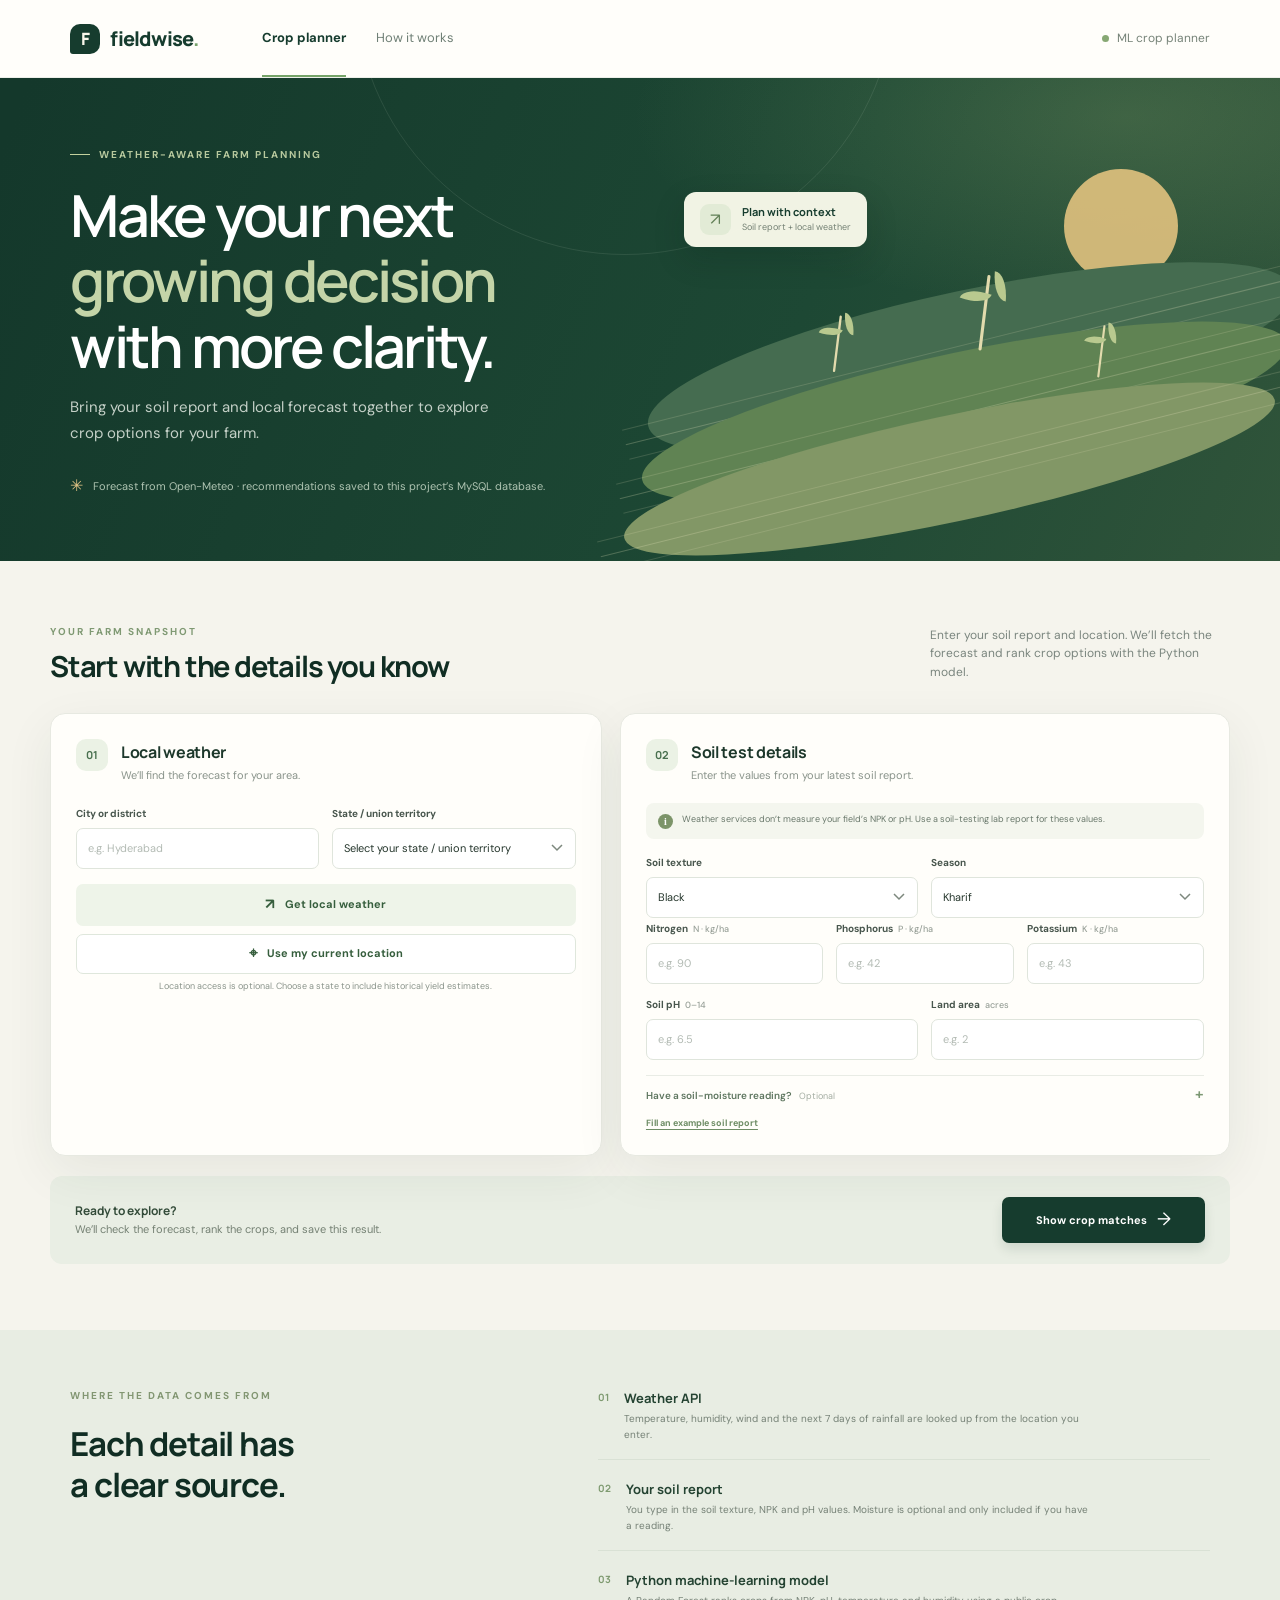
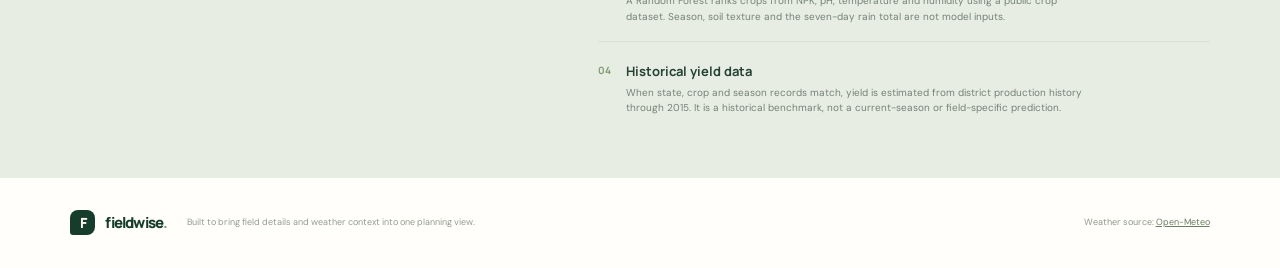
==== frontend/index.html @ 91018f5a "Prepare Fieldwise for GitHub and Render deployment" ====
<!doctype html>
<html lang="en">
<head>
  <meta charset="utf-8">
  <meta name="viewport" content="width=device-width, initial-scale=1">
  <meta name="theme-color" content="#133a2c">
  <meta name="description" content="A weather-aware crop planning system using machine learning, live forecast data and farmer-entered soil test results.">
  <title>Fieldwise — Crop planning</title>
  <link rel="preconnect" href="https://fonts.googleapis.com">
  <link rel="preconnect" href="https://fonts.gstatic.com" crossorigin>
  <link href="https://fonts.googleapis.com/css2?family=DM+Sans:wght@400;500;600;700&family=Manrope:wght@400;500;600;700;800&display=swap" rel="stylesheet">
  <link rel="stylesheet" href="styles.css?v=5">
</head>
<body>
  <div class="runtime-banner hidden" id="runtime-banner" role="status" aria-live="polite"></div>
  <header class="topbar">
    <a class="brand" href="/" aria-label="Fieldwise home">
      <span class="brand-mark" aria-hidden="true">F</span>
      <span>fieldwise<span class="brand-period">.</span></span>
    </a>
    <nav class="top-nav" aria-label="Main navigation">
      <a class="active" href="#planner">Crop planner</a>
      <a href="#how-it-works">How it works</a>
    </nav>
    <span class="prototype-label"><span class="status-dot"></span> ML crop planner</span>
  </header>

  <main>
    <section class="hero" id="planner">
      <div class="hero-copy">
        <p class="eyebrow"><span class="eyebrow-line"></span> WEATHER-AWARE FARM PLANNING</p>
        <h1>Make your next<br><span>growing decision</span><br>with more clarity.</h1>
        <p class="hero-description">Bring your soil report and local forecast together to explore crop options for your farm.</p>
        <div class="hero-footnote"><span class="sun-icon" aria-hidden="true">✳</span> Forecast from Open-Meteo · recommendations saved to this project’s MySQL database.</div>
      </div>
      <div class="hero-art" aria-hidden="true">
        <div class="sun-disc"></div>
        <div class="field field-back"></div>
        <div class="field field-mid"></div>
        <div class="field field-front"></div>
        <div class="plant plant-one"><i></i><b></b></div>
        <div class="plant plant-two"><i></i><b></b></div>
        <div class="plant plant-three"><i></i><b></b></div>
        <div class="art-card"><span class="art-card-icon">↗</span><span><strong>Plan with context</strong><small>Soil report + local weather</small></span></div>
      </div>
    </section>

    <section class="planner-section" aria-labelledby="planner-title">
      <div class="section-heading">
        <div><p class="eyebrow dark-eyebrow">YOUR FARM SNAPSHOT</p><h2 id="planner-title">Start with the details you know</h2></div>
        <p>Enter your soil report and location. We’ll fetch the forecast and rank crop options with the Python model.</p>
      </div>

      <form id="planner-form" novalidate>
        <div class="planner-grid">
          <section class="input-panel location-panel" aria-labelledby="location-heading">
            <div class="panel-heading">
              <span class="step-number">01</span>
              <div><h3 id="location-heading">Local weather</h3><p>We’ll find the forecast for your area.</p></div>
            </div>
            <div class="field-grid two-cols">
              <label class="field-wrap"><span>City or district</span><input id="location" name="location" autocomplete="address-level2" placeholder="e.g. Hyderabad" required></label>
              <label class="field-wrap"><span>State / union territory</span>
                <select id="state" name="state" required>
                  <option value="" disabled selected>Select your state / union territory</option>
                  <optgroup label="States">
                    <option value="Andhra Pradesh">Andhra Pradesh</option><option value="Arunachal Pradesh">Arunachal Pradesh</option>
                    <option value="Assam">Assam</option><option value="Bihar">Bihar</option>
                    <option value="Chhattisgarh">Chhattisgarh</option><option value="Goa">Goa</option>
                    <option value="Gujarat">Gujarat</option><option value="Haryana">Haryana</option>
                    <option value="Himachal Pradesh">Himachal Pradesh</option><option value="Jharkhand">Jharkhand</option>
                    <option value="Karnataka">Karnataka</option><option value="Kerala">Kerala</option>
                    <option value="Madhya Pradesh">Madhya Pradesh</option><option value="Maharashtra">Maharashtra</option>
                    <option value="Manipur">Manipur</option><option value="Meghalaya">Meghalaya</option>
                    <option value="Mizoram">Mizoram</option><option value="Nagaland">Nagaland</option>
                    <option value="Odisha">Odisha</option><option value="Punjab">Punjab</option>
                    <option value="Rajasthan">Rajasthan</option><option value="Sikkim">Sikkim</option>
                    <option value="Tamil Nadu">Tamil Nadu</option><option value="Telangana">Telangana</option>
                    <option value="Tripura">Tripura</option><option value="Uttar Pradesh">Uttar Pradesh</option>
                    <option value="Uttarakhand">Uttarakhand</option><option value="West Bengal">West Bengal</option>
                  </optgroup>
                  <optgroup label="Union territories">
                    <option value="Andaman and Nicobar Islands">Andaman and Nicobar Islands</option>
                    <option value="Chandigarh">Chandigarh</option>
                    <option value="Dadra and Nagar Haveli and Daman and Diu">Dadra and Nagar Haveli and Daman and Diu</option>
                    <option value="Delhi">Delhi</option><option value="Jammu and Kashmir">Jammu and Kashmir</option>
                    <option value="Ladakh">Ladakh</option><option value="Lakshadweep">Lakshadweep</option>
                    <option value="Puducherry">Puducherry</option>
                  </optgroup>
                </select>
              </label>
            </div>
            <button class="button button-weather" type="button" id="weather-button"><span class="button-icon" aria-hidden="true">↗</span><span>Get local weather</span></button>
            <button class="button button-location" type="button" id="location-button"><span class="button-icon" aria-hidden="true">⌖</span><span>Use my current location</span></button>
            <p class="location-permission-note">Location access is optional. Choose a state to include historical yield estimates.</p>
            <p class="inline-message" id="weather-message" role="status" aria-live="polite"></p>
            <div class="weather-card hidden" id="weather-card" aria-live="polite">
              <div class="weather-card-top"><div><span class="weather-location-label">WEATHER FOR</span><h4 id="weather-place">—</h4></div><span class="weather-symbol" aria-hidden="true">☼</span></div>
              <div class="weather-metrics">
                <div><span>Now</span><strong><b id="weather-temp">—</b><small>°C</small></strong></div>
                <div><span>Humidity</span><strong><b id="weather-humidity">—</b><small>%</small></strong></div>
                <div><span>Wind</span><strong><b id="weather-wind">—</b><small>km/h</small></strong></div>
                <div><span>Rain · 7 days</span><strong><b id="weather-rain">—</b><small>mm</small></strong></div>
              </div>
              <p class="weather-attribution">Forecast by <a href="https://open-meteo.com/" target="_blank" rel="noreferrer">Open-Meteo</a> · forecast snapshot</p>
            </div>
          </section>

          <section class="input-panel soil-panel" aria-labelledby="soil-heading">
            <div class="panel-heading">
              <span class="step-number">02</span>
              <div><h3 id="soil-heading">Soil test details</h3><p>Enter the values from your latest soil report.</p></div>
            </div>
            <div class="soil-source-note"><span class="info-icon" aria-hidden="true">i</span><p>Weather services don’t measure your field’s NPK or pH. Use a soil-testing lab report for these values.</p></div>
            <div class="field-grid two-cols">
              <label class="field-wrap"><span>Soil texture</span>
                <select id="soil-type" name="soilType" required>
                  <option value="black">Black</option><option value="red">Red</option><option value="alluvial">Alluvial</option>
                  <option value="sandy">Sandy</option><option value="clay">Clay</option><option value="loamy">Loamy</option>
                </select>
              </label>
              <label class="field-wrap"><span>Season</span>
                <select id="season" name="season" required><option>Kharif</option><option>Rabi</option><option>Zaid</option></select>
              </label>
            </div>
            <div class="field-grid nutrients-grid">
              <label class="field-wrap"><span>Nitrogen <small>N · kg/ha</small></span><input id="nitrogen" type="number" min="0" max="500" step="any" placeholder="e.g. 90" required></label>
              <label class="field-wrap"><span>Phosphorus <small>P · kg/ha</small></span><input id="phosphorus" type="number" min="0" max="500" step="any" placeholder="e.g. 42" required></label>
              <label class="field-wrap"><span>Potassium <small>K · kg/ha</small></span><input id="potassium" type="number" min="0" max="500" step="any" placeholder="e.g. 43" required></label>
            </div>
            <div class="field-grid two-cols">
              <label class="field-wrap"><span>Soil pH <small>0–14</small></span><input id="ph" type="number" min="0" max="14" step="0.1" placeholder="e.g. 6.5" required></label>
              <label class="field-wrap"><span>Land area <small>acres</small></span><input id="area" type="number" min="0.01" max="100000" step="any" placeholder="e.g. 2" required></label>
            </div>
            <details class="optional-moisture">
              <summary>Have a soil-moisture reading? <span>Optional</span></summary>
              <label class="field-wrap"><span>Soil moisture <small>% from a field meter or report</small></span><input id="soil-moisture" type="number" min="0" max="100" step="any" placeholder="Leave empty if unknown"></label>
            </details>
            <button class="sample-link" type="button" id="sample-button">Fill an example soil report</button>
          </section>
        </div>

        <div class="submit-row">
          <p><strong>Ready to explore?</strong><br><span>We’ll check the forecast, rank the crops, and save this result.</span></p>
          <button class="button button-primary" type="submit" id="recommend-button"><span>Show crop matches</span><span class="arrow" aria-hidden="true">→</span></button>
        </div>
        <p class="form-message" id="form-message" role="alert"></p>
      </form>
    </section>

    <section class="results-section hidden" id="results-section" aria-labelledby="results-heading" aria-live="polite">
      <div class="section-heading results-heading">
        <div><p class="eyebrow dark-eyebrow">YOUR SHORTLIST</p><h2 id="results-heading">Best crop recommendation</h2></div>
        <span class="method-badge" id="method-badge">Python ML ranking</span>
      </div>
      <p class="results-intro">The first crop is the model’s highest-ranked option. Scores show relative model vote share, not a calibrated probability. Check local recommendations before planting.</p>
      <div class="recommendation-list" id="recommendation-list"></div>
      <div class="result-notes">
        <section class="advice-box" id="advice-box"><h3>Weather & field notes</h3><ul id="advice-list"></ul></section>
        <section class="estimate-box"><span class="estimate-symbol" aria-hidden="true">≈</span><div><h3>About the yield estimate</h3><p id="yield-note"></p></div></section>
      </div>
    </section>

    <section class="how-section" id="how-it-works">
      <div class="how-intro"><p class="eyebrow">WHERE THE DATA COMES FROM</p><h2>Each detail has<br>a clear source.</h2></div>
      <div class="source-steps">
        <article><span>01</span><div><h3>Weather API</h3><p>Temperature, humidity, wind and the next 7 days of rainfall are looked up from the location you enter.</p></div></article>
        <article><span>02</span><div><h3>Your soil report</h3><p>You type in the soil texture, NPK and pH values. Moisture is optional and only included if you have a reading.</p></div></article>
        <article><span>03</span><div><h3>Python machine-learning model</h3><p>A Random Forest ranks crops from NPK, pH, temperature and humidity using a public crop dataset. Season, soil texture and the seven-day rain total are not model inputs.</p></div></article>
        <article><span>04</span><div><h3>Historical yield data</h3><p>When state, crop and season records match, yield is estimated from district production history through 2015. It is a historical benchmark, not a current-season or field-specific prediction.</p></div></article>
      </div>
    </section>
  </main>

  <footer class="footer"><a class="brand footer-brand" href="/"><span class="brand-mark" aria-hidden="true">F</span><span>fieldwise<span class="brand-period">.</span></span></a><p>Built to bring field details and weather context into one planning view.</p><span>Weather source: <a href="https://open-meteo.com/" target="_blank" rel="noreferrer">Open-Meteo</a></span></footer>
  <script src="app.js?v=6" defer></script>
</body>
</html>
---- frontend/styles.css ----
:root {
  --forest: #163c2e;
  --forest-dark: #102d23;
  --leaf: #477b53;
  --leaf-light: #e4efde;
  --cream: #f5f4ed;
  --paper: #fffefa;
  --ink: #1c2d26;
  --muted: #738078;
  --line: #e1e6de;
  --amber: #d6a355;
  --shadow: 0 16px 50px rgba(28, 50, 36, .07);
}

* { box-sizing: border-box; }
html { scroll-behavior: smooth; }
body { margin: 0; background: linear-gradient(180deg, #faf9f4 0, var(--cream) 520px); color: var(--ink); font-family: "DM Sans", sans-serif; font-size: 15px; line-height: 1.55; }
a { color: inherit; }
button, input, select { font: inherit; }
button { cursor: pointer; }
.topbar { height: 78px; background: rgba(255, 254, 250, .96); display: flex; align-items: center; padding: 0 max(calc((100% - 1180px) / 2), 5.5%); gap: 42px; border-bottom: 1px solid rgba(26, 62, 43, .08); position: sticky; top: 0; z-index: 20; backdrop-filter: blur(14px); }
.brand { display: inline-flex; gap: 10px; align-items: center; color: var(--forest); font: 800 20px Manrope, sans-serif; letter-spacing: -.8px; text-decoration: none; }
.brand-mark { display: grid; place-items: center; width: 30px; height: 30px; border-radius: 10px 10px 10px 3px; background: var(--forest); color: #f9f7eb; font-size: 17px; }
.brand-period { color: #77a26c; }
.top-nav { display: flex; gap: 30px; margin-left: 22px; height: 100%; align-items: center; }
.top-nav a { color: #708076; font-size: 13px; text-decoration: none; height: 100%; display: flex; align-items: center; position: relative; }
.top-nav a.active { color: var(--forest); font-weight: 700; }
.top-nav a.active:after { content: ""; position: absolute; height: 2px; bottom: 0; background: #75a368; left: 0; right: 0; }
.prototype-label { margin-left: auto; color: #768378; font-size: 12px; display: flex; gap: 8px; align-items: center; }
.status-dot { width: 7px; height: 7px; border-radius: 50%; background: #87a873; }
.hero { min-height: 455px; background: radial-gradient(ellipse at 88% 8%, rgba(139, 164, 107, .26), transparent 31%), linear-gradient(112deg, #14382b 2%, #1d4834 61%, #30543a 100%); color: white; padding: 69px max(calc((100% - 1180px) / 2), 5.5%) 62px; display: grid; grid-template-columns: 1fr .85fr; align-items: center; overflow: hidden; position: relative; }
.hero:before { content: ""; position: absolute; width: 540px; height: 540px; border: 1px solid rgba(226, 232, 210, .10); border-radius: 50%; top: -365px; right: 30%; }
.hero-copy { position: relative; z-index: 2; max-width: 570px; }
.eyebrow { margin: 0 0 19px; color: #b8c99e; font-size: 10px; font-weight: 700; letter-spacing: 2px; display: flex; align-items: center; gap: 9px; }
.eyebrow-line { width: 20px; height: 1px; background: #c3d19e; display: inline-block; }
h1, h2, h3, h4, p { margin-top: 0; }
h1, h2, h3 { font-family: Manrope, sans-serif; }
h1 { font-size: clamp(38px, 4.8vw, 58px); line-height: 1.13; letter-spacing: -2.7px; margin: 0 0 17px; font-weight: 600; }
h1 span { color: #c4d4a8; }
.hero-description { color: #c4d0c7; max-width: 420px; font-size: 15px; line-height: 1.7; margin-bottom: 28px; }
.hero-footnote { display: flex; align-items: center; gap: 10px; color: #afc4b2; font-size: 11px; }
.sun-icon { color: #e2c485; font-size: 16px; }
.hero-art { position: relative; height: 336px; margin: -6px -55px -4px -10px; }
.sun-disc { position: absolute; width: 114px; height: 114px; border-radius: 50%; background: #d9bd7c; top: 15px; right: 87px; opacity: .95; }
.field { position: absolute; left: 0; right: 0; border-radius: 50%; transform: rotate(-12deg); }
.field-back { height: 135px; background: #456c50; bottom: 65px; width: 112%; left: -6%; }
.field-mid { height: 119px; background: #608353; bottom: 19px; width: 112%; left: -7%; }
.field-front { height: 106px; background: #829766; bottom: -32px; width: 113%; left: -10%; }
.field:after { content: ""; position: absolute; top: 50%; width: 110%; left: -4%; height: 1px; background: rgba(233, 230, 190, .25); transform: rotate(-2deg); box-shadow: 0 15px 0 rgba(233, 230, 190, .16), 0 -15px 0 rgba(233, 230, 190, .17); }
.plant { position: absolute; z-index: 2; bottom: 124px; width: 50px; height: 88px; }
.plant i { position: absolute; width: 3px; height: 73px; background: #e2dbad; bottom: 0; left: 24px; transform: rotate(7deg); border-radius: 4px; }
.plant b, .plant b:after { position: absolute; content: ""; display: block; width: 28px; height: 13px; background: #b9c98f; border-radius: 100% 0 100% 0; }
.plant b { left: 3px; top: 29px; transform: rotate(20deg); }
.plant b:after { left: 19px; top: -17px; transform: rotate(75deg); }
.plant-one { left: 23%; bottom: 108px; transform: scale(.78); }
.plant-two { left: 48%; bottom: 141px; transform: scale(1.04); }
.plant-three { left: 68%; bottom: 100px; transform: scale(.72); }
.art-card { position: absolute; z-index: 4; top: 38px; left: 8px; background: rgba(250, 250, 236, .96); box-shadow: 0 12px 32px rgba(8, 25, 16, .16); color: var(--forest); border-radius: 12px; padding: 12px 16px; display: flex; align-items: center; gap: 11px; }
.art-card-icon { width: 31px; height: 31px; border-radius: 9px; background: #e2ebd6; display: grid; place-items: center; color: #638158; font-size: 17px; }
.art-card strong, .art-card small { display: block; }
.art-card strong { font: 700 11px Manrope, sans-serif; }
.art-card small { margin-top: 2px; color: #748174; font-size: 9px; }
.planner-section, .results-section { max-width: 1180px; padding: 63px 0 66px; margin: 0 auto; }
.section-heading { display: flex; justify-content: space-between; align-items: end; gap: 24px; margin-bottom: 28px; }
.dark-eyebrow { color: #7f9973; margin-bottom: 9px; }
h2 { color: var(--forest-dark); margin-bottom: 0; font-size: 29px; letter-spacing: -1.2px; line-height: 1.25; }
.section-heading > p { color: #7a857e; max-width: 300px; font-size: 12px; margin: 0 0 3px; }
.planner-grid { display: grid; grid-template-columns: .95fr 1.05fr; gap: 18px; align-items: stretch; }
.input-panel { background: var(--paper); border: 1px solid #e7e9e1; border-radius: 15px; padding: 25px 25px 22px; box-shadow: var(--shadow); transition: box-shadow .2s, border-color .2s, transform .2s; }
.input-panel:hover { border-color: #d9e3d4; box-shadow: 0 18px 48px rgba(28, 50, 36, .09); transform: translateY(-2px); }
.panel-heading { display: flex; align-items: flex-start; gap: 13px; margin-bottom: 22px; }
.step-number { display: grid; place-items: center; width: 32px; height: 32px; border-radius: 10px; color: #49704f; background: #ebf2e5; font: 700 11px Manrope, sans-serif; flex-shrink: 0; }
.panel-heading h3 { margin: 1px 0 3px; font-size: 16px; letter-spacing: -.3px; color: #1d382b; }
.panel-heading p { color: #8a948b; margin: 0; font-size: 11px; }
.field-grid { display: grid; gap: 13px; }
.two-cols { grid-template-columns: 1fr 1fr; }
.nutrients-grid { grid-template-columns: repeat(3, 1fr); margin: 3px 0 13px; }
.field-wrap { display: flex; flex-direction: column; gap: 6px; min-width: 0; }
.field-wrap > span { color: #48564d; font-size: 10px; font-weight: 700; }
.field-wrap > span small { color: #98a098; font-size: 9px; font-weight: 500; margin-left: 3px; }
.field-wrap input, .field-wrap select { height: 41px; width: 100%; border: 1px solid #dfe5dc; border-radius: 7px; background: #fff; outline: none; padding: 0 11px; color: #26372d; font-size: 11px; transition: border-color .18s, box-shadow .18s; }
.field-wrap select { appearance: none; background-image: url("data:image/svg+xml,%3Csvg width='12' height='8' viewBox='0 0 12 8' xmlns='http://www.w3.org/2000/svg'%3E%3Cpath d='m1 1 5 5 5-5' fill='none' stroke='%237d887e' stroke-width='1.5'/%3E%3C/svg%3E"); background-repeat: no-repeat; background-position: right 12px center; padding-right: 28px; }
.field-wrap input::placeholder { color: #b3bbb4; }
.field-wrap input:focus, .field-wrap select:focus { border-color: #70966b; box-shadow: 0 0 0 3px rgba(90, 130, 88, .11); }
button:focus-visible, a:focus-visible, summary:focus-visible { outline: 3px solid rgba(114, 151, 100, .65); outline-offset: 3px; }
.button { border: 0; display: inline-flex; justify-content: center; align-items: center; gap: 10px; border-radius: 7px; font-weight: 700; transition: transform .15s, background .15s, box-shadow .15s; }
.button:hover { transform: translateY(-1px); }
.button-weather { width: 100%; height: 42px; background: #eef4e9; color: #365e3d; font-size: 11px; margin-top: 15px; }
.button-weather:hover { background: #e4efdc; }
.button-location { width: 100%; height: 40px; margin-top: 8px; border: 1px solid #dfe7dc; background: #fff; color: #365e3d; font-size: 11px; }
.button-location:hover { background: #f5f8f1; }
.location-permission-note { margin: 6px 0 0; color: #8a948b; font-size: 9px; text-align: center; }
.button-icon { font-size: 15px; }
.inline-message { min-height: 0; margin: 0; color: #a24b3e; font-size: 10px; }
.inline-message:not(:empty) { margin-top: 8px; }
.weather-card { border: 1px solid #e0e9d9; border-radius: 11px; background: linear-gradient(135deg, #f7faf3, #eef4e8); padding: 14px 15px 9px; margin-top: 6px; animation: card-in .28s ease-out both; }
.weather-card-top { display: flex; justify-content: space-between; align-items: center; margin-bottom: 12px; }
.weather-location-label { display: block; color: #90a087; font-size: 8px; font-weight: 700; letter-spacing: 1.2px; }
.weather-card h4 { color: #244532; margin: 2px 0 0; font: 700 14px Manrope, sans-serif; }
.weather-symbol { width: 32px; height: 32px; display: grid; place-items: center; border-radius: 50%; background: #edf1dc; color: #d1a04d; font-size: 21px; }
.weather-metrics { display: grid; grid-template-columns: repeat(4, 1fr); border-top: 1px solid #e6ebdf; padding-top: 10px; }
.weather-metrics > div { padding-left: 9px; border-left: 1px solid #e6ebdf; }
.weather-metrics > div:first-child { border: 0; padding-left: 0; }
.weather-metrics span { display: block; color: #879287; font-size: 8px; white-space: nowrap; }
.weather-metrics strong { display: block; color: #294534; margin-top: 3px; font: 700 16px Manrope, sans-serif; }
.weather-metrics small { color: #89968b; font: 500 8px "DM Sans", sans-serif; margin-left: 2px; }
.weather-attribution { color: #a1aaa0; font-size: 8px; text-align: right; margin: 9px 0 0; }
.weather-attribution a, .footer > span a { color: #687d63; }
.soil-source-note { display: flex; gap: 9px; border-radius: 8px; background: #f4f6ee; padding: 10px 12px; margin: -3px 0 16px; align-items: flex-start; }
.info-icon { display: grid; place-items: center; width: 15px; height: 15px; border-radius: 50%; background: #7c9469; color: white; font: 700 10px Georgia, serif; flex-shrink: 0; margin-top: 1px; }
.soil-source-note p { color: #69786b; font-size: 9px; line-height: 1.5; margin: 0; }
.optional-moisture { border-top: 1px solid #e9ece5; padding-top: 12px; margin-top: 15px; }
.optional-moisture summary { color: #5e765f; cursor: pointer; font-size: 10px; font-weight: 600; list-style: none; }
.optional-moisture summary::-webkit-details-marker { display: none; }
.optional-moisture summary:after { content: "+"; float: right; color: #7c9873; font-size: 15px; line-height: 13px; }
.optional-moisture[open] summary:after { content: "−"; }
.optional-moisture summary span { color: #a4ada2; font-size: 9px; font-weight: 400; margin-left: 5px; }
.optional-moisture .field-wrap { margin-top: 12px; }
.sample-link { border: 0; background: transparent; color: #6e8d65; padding: 0; margin-top: 13px; font-size: 9px; font-weight: 700; text-decoration: underline; text-underline-offset: 3px; }
.submit-row { display: flex; justify-content: space-between; align-items: center; gap: 22px; padding: 21px 25px; border-radius: 12px; background: #e9eee4; margin-top: 20px; }
.submit-row p { color: #334b39; margin: 0; font-size: 11px; line-height: 1.6; }
.submit-row p strong { font: 700 12px Manrope, sans-serif; }
.submit-row p span { color: #748073; }
.button-primary { height: 46px; min-width: 203px; padding: 0 17px; background: var(--forest); color: white; font-size: 11px; box-shadow: 0 6px 12px rgba(20, 59, 42, .12); }
.button-primary:hover { background: #24533b; }
.button-primary:disabled, .button-weather:disabled, .button-location:disabled { opacity: .65; cursor: wait; transform: none; }
.arrow { font-size: 18px; font-weight: 400; }
.form-message { color: #9c483b; font-size: 11px; margin: 9px 0 0; min-height: 0; }
.form-message:empty { display: none; }
.results-section { padding-top: 5px; }
.results-heading { align-items: center; margin-bottom: 7px; }
.method-badge { background: #edf3e7; color: #5b7656; border-radius: 20px; padding: 6px 11px; font-size: 9px; font-weight: 700; }
.results-intro { color: #7b877d; font-size: 11px; margin: 0 0 17px; }
.recommendation-list { display: grid; grid-template-columns: repeat(3, 1fr); gap: 14px; }
.recommendation-card { position: relative; background: #fffefa; border: 1px solid #e4e9df; border-radius: 11px; padding: 19px 19px 16px; box-shadow: 0 8px 28px rgba(28, 50, 36, .05); }
.recommendation-card.best { border-color: #8dab75; box-shadow: 0 9px 30px rgba(76, 117, 69, .13); }
.rank-label { color: #92a087; font-size: 8px; letter-spacing: 1px; font-weight: 700; }
.recommendation-card h3 { color: #203d2d; margin: 5px 0 12px; font-size: 19px; letter-spacing: -.5px; }
.score-line { display: flex; align-items: center; justify-content: space-between; padding-bottom: 10px; border-bottom: 1px solid #e9ece5; }
.score-line span { color: #859087; font-size: 9px; }
.score-line strong { color: #4e7549; font: 700 13px Manrope, sans-serif; }
.yield-number { margin: 13px 0 1px; color: #233e2e; font: 700 24px Manrope, sans-serif; letter-spacing: -.6px; }
.yield-caption { color: #889288; font-size: 9px; }
.match-reasons { margin: 13px 0 0; padding: 0; list-style: none; display: grid; gap: 7px; }
.match-reasons li { color: #69766d; display: flex; align-items: flex-start; gap: 7px; font-size: 9px; line-height: 1.4; }
.match-reasons li:before { content: "✓"; color: #72926a; font-weight: 700; }
.crop-note { color: #9a7444; background: #f9f4e8; padding: 8px 9px; border-radius: 6px; margin: 12px 0 0; font-size: 8px; line-height: 1.4; }
.result-notes { display: grid; grid-template-columns: 1fr 1fr; gap: 14px; margin-top: 16px; }
.advice-box, .estimate-box { background: #edf1e8; border-radius: 10px; padding: 16px 18px; }
.advice-box h3, .estimate-box h3 { color: #38523c; font-size: 12px; margin: 0 0 7px; }
.advice-box ul { margin: 0; padding-left: 15px; color: #6e7b6e; font-size: 9px; display: grid; gap: 4px; }
.estimate-box { display: flex; gap: 12px; align-items: flex-start; background: #f5f0e5; }
.estimate-symbol { display: grid; place-items: center; background: #eadbbb; color: #967441; flex-shrink: 0; width: 28px; height: 28px; border-radius: 8px; font: 700 14px Manrope, sans-serif; }
.estimate-box h3 { color: #655438; margin-bottom: 5px; }
.estimate-box p { color: #887e6a; font-size: 9px; margin: 0; line-height: 1.6; }
.how-section { padding: 58px max(calc((100% - 1180px) / 2), 5.5%) 62px; background: #e8ede3; display: grid; grid-template-columns: .85fr 1.15fr; gap: 75px; }
.how-section .eyebrow { color: #829672; }
.how-section h2 { font-size: 33px; }
.source-steps { display: grid; gap: 19px; }
.source-steps article { display: flex; gap: 15px; border-bottom: 1px solid #d9e1d5; padding-bottom: 17px; }
.source-steps article:last-child { border: 0; padding-bottom: 0; }
.source-steps article > span { color: #7e9a70; font: 700 10px Manrope, sans-serif; padding-top: 2px; }
.source-steps h3 { color: #244332; font-size: 13px; margin: 0 0 3px; }
.source-steps p { color: #758176; font-size: 10px; line-height: 1.55; max-width: 470px; margin: 0; }
.footer { min-height: 90px; padding: 20px max(calc((100% - 1180px) / 2), 5.5%); display: flex; align-items: center; gap: 20px; background: #fffefa; }
.footer-brand { font-size: 15px; }
.footer-brand .brand-mark { width: 25px; height: 25px; font-size: 14px; border-radius: 8px 8px 8px 3px; }
.footer p { color: #939b93; margin: 0; font-size: 9px; }
.footer > span { color: #8e988e; margin-left: auto; font-size: 9px; }
.hidden { display: none !important; }
.runtime-banner { max-width: 1144px; margin: 12px auto 0; padding: 12px 18px; border: 1px solid #e5cb8e; border-radius: 10px; background: #fff7e4; color: #684912; font-size: 13px; line-height: 1.5; }
@keyframes card-in { from { opacity: 0; transform: translateY(6px); } to { opacity: 1; transform: translateY(0); } }
@media (prefers-reduced-motion: reduce) { *, *:before, *:after { scroll-behavior: auto !important; animation-duration: .01ms !important; animation-iteration-count: 1 !important; transition-duration: .01ms !important; } }

@media (max-width: 1250px) { .planner-section, .results-section { margin-left: 5.5%; margin-right: 5.5%; } }
@media (max-width: 850px) {
  .topbar { padding: 0 5%; gap: 23px; }
  .top-nav { margin-left: 5px; gap: 19px; }
  .hero { grid-template-columns: 1fr .7fr; padding-left: 5%; padding-right: 5%; }
  .hero-art { transform: scale(.84); transform-origin: center right; margin-right: -90px; }
  .planner-grid { grid-template-columns: 1fr; }
  .how-section { padding-left: 5%; padding-right: 5%; gap: 35px; }
  .footer { padding-left: 5%; padding-right: 5%; }
}
@media (max-width: 620px) {
  .topbar { height: 65px; gap: 14px; }
  .brand { font-size: 17px; }
  .brand-mark { width: 27px; height: 27px; }
  .top-nav { display: none; }
  .prototype-label { font-size: 10px; }
  .hero { display: block; padding: 49px 6% 15px; min-height: 590px; }
  .hero-copy { max-width: none; }
  h1 { font-size: 43px; letter-spacing: -2px; }
  .hero-description { max-width: 340px; font-size: 13px; }
  .hero-art { height: 240px; margin: 0 -25px 0 0; transform: scale(.85); transform-origin: top right; }
  .art-card { top: 14px; left: 0; }
  .sun-disc { top: 2px; right: 66px; }
  .field-back { bottom: 20px; }
  .field-mid { bottom: -23px; }
  .field-front { bottom: -73px; }
  .plant-one { bottom: 64px; }.plant-two { bottom: 94px; }.plant-three { bottom: 54px; }
  .planner-section, .results-section { margin-left: 5%; margin-right: 5%; padding-top: 42px; padding-bottom: 48px; }
  .section-heading { display: block; }
  .section-heading > p { margin-top: 11px; }
  h2 { font-size: 25px; }
  .input-panel { padding: 20px 17px; }
  .two-cols { grid-template-columns: 1fr 1fr; gap: 10px; }
  .nutrients-grid { gap: 8px; }
  .nutrients-grid .field-wrap > span { font-size: 9px; }
  .nutrients-grid .field-wrap > span small { display: block; margin: 0; }
  .weather-metrics { grid-template-columns: repeat(2, 1fr); row-gap: 10px; }
  .weather-metrics > div:nth-child(3) { border-left: 0; padding-left: 0; }
  .submit-row { align-items: stretch; flex-direction: column; padding: 18px; gap: 13px; }
  .button-primary { width: 100%; }
  .recommendation-list { grid-template-columns: 1fr; }
  .recommendation-card { padding: 17px; }
  .result-notes { grid-template-columns: 1fr; }
  .how-section { display: block; padding: 45px 6%; }
  .how-intro { margin-bottom: 27px; }
  .how-section h2 br { display: none; }
  .footer { flex-wrap: wrap; gap: 10px 14px; padding: 18px 6%; }
  .footer p { flex: 1; }
  .footer > span { width: 100%; margin-left: 39px; }
  .runtime-banner { margin: 10px 5% 0; }
}
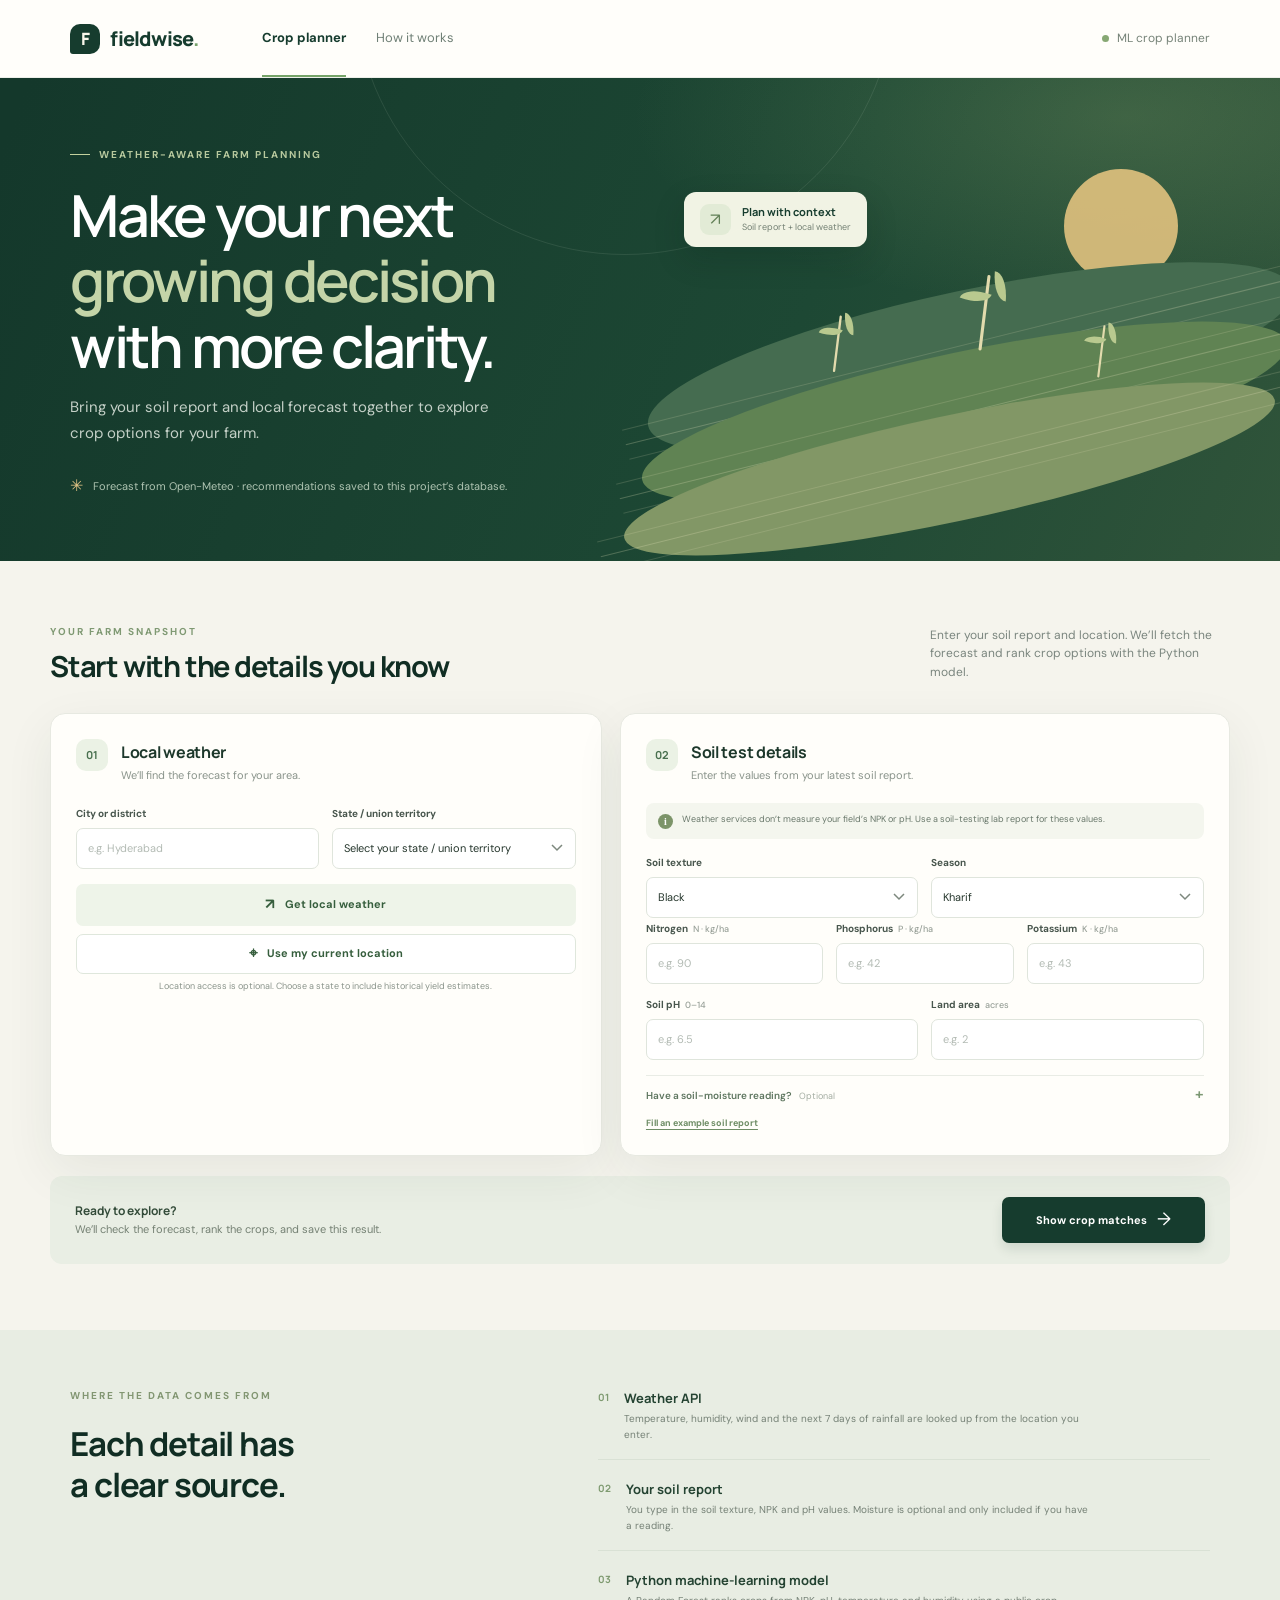
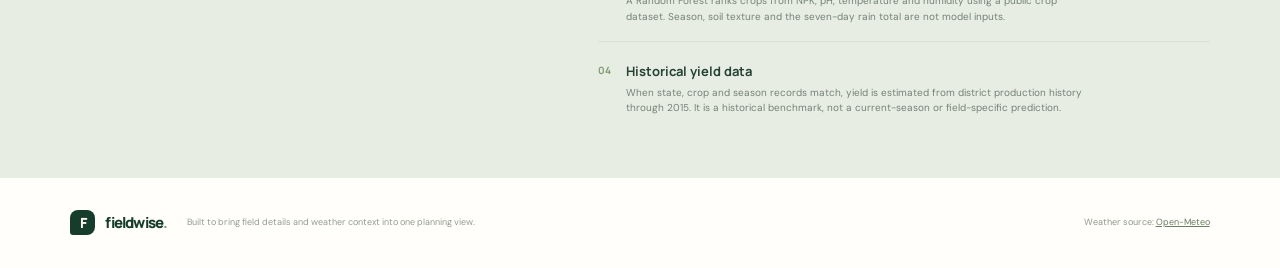
==== commit 69d7c95b: "Clarify project database wording" ====
--- a/frontend/index.html
+++ b/frontend/index.html
@@ -31,7 +31,7 @@
         <p class="eyebrow"><span class="eyebrow-line"></span> WEATHER-AWARE FARM PLANNING</p>
         <h1>Make your next<br><span>growing decision</span><br>with more clarity.</h1>
         <p class="hero-description">Bring your soil report and local forecast together to explore crop options for your farm.</p>
-        <div class="hero-footnote"><span class="sun-icon" aria-hidden="true">✳</span> Forecast from Open-Meteo · recommendations saved to this project’s MySQL database.</div>
+        <div class="hero-footnote"><span class="sun-icon" aria-hidden="true">✳</span> Forecast from Open-Meteo · recommendations saved to this project’s database.</div>
       </div>
       <div class="hero-art" aria-hidden="true">
         <div class="sun-disc"></div>
@@ -173,6 +173,6 @@
   </main>
 
   <footer class="footer"><a class="brand footer-brand" href="/"><span class="brand-mark" aria-hidden="true">F</span><span>fieldwise<span class="brand-period">.</span></span></a><p>Built to bring field details and weather context into one planning view.</p><span>Weather source: <a href="https://open-meteo.com/" target="_blank" rel="noreferrer">Open-Meteo</a></span></footer>
-  <script src="app.js?v=6" defer></script>
+  <script src="app.js?v=7" defer></script>
 </body>
 </html>
